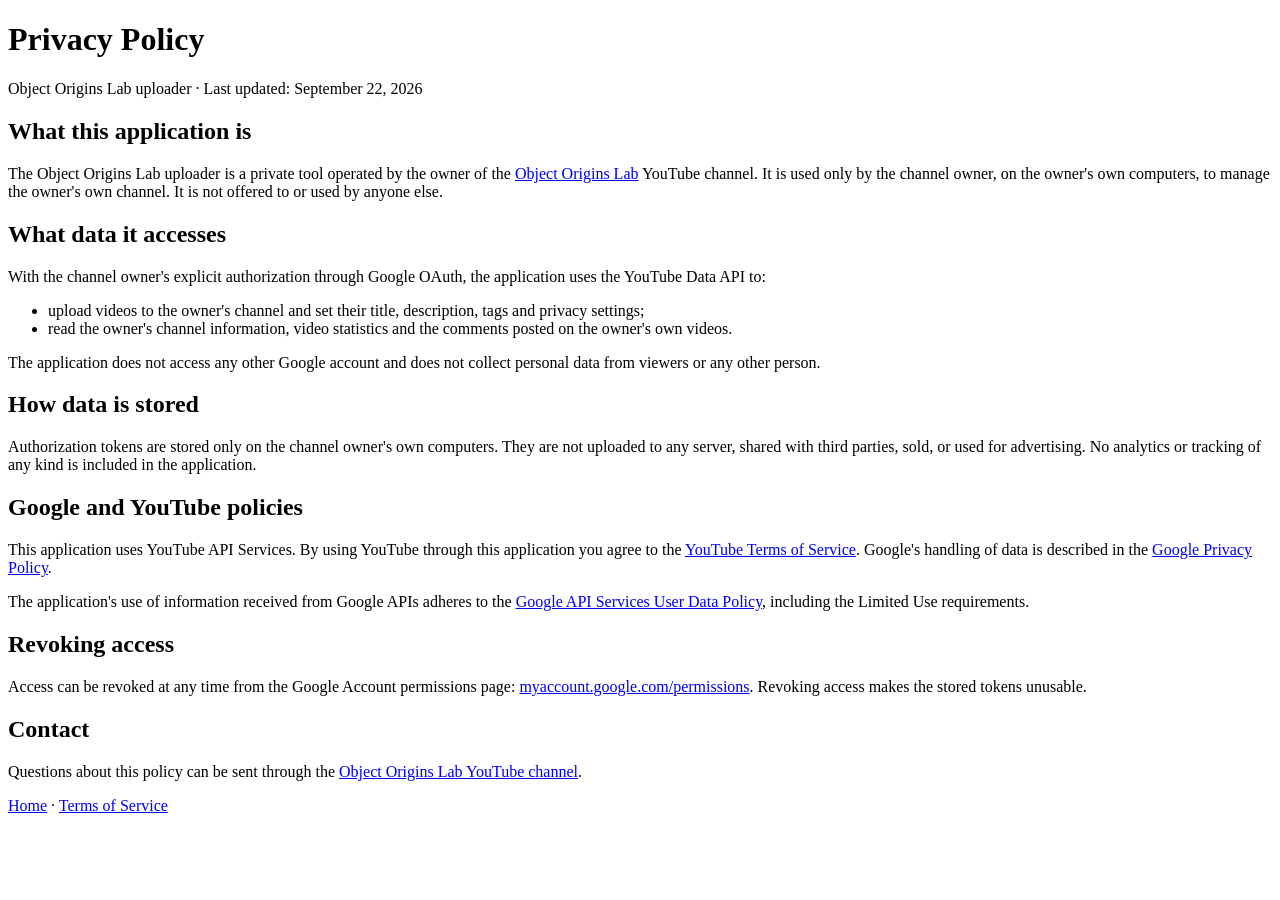
==== privacy.html @ 90a4e10f "Sayfalar arama motorlarindan gizlendi (noindex) Co-Authored-By: Claude Opus 5 <noreply@anthropic.com" ====
<!doctype html>
<html lang="en">
<head>
<meta charset="utf-8">
<meta name="viewport" content="width=device-width, initial-scale=1">
<meta name="robots" content="noindex, nofollow">
<title>Privacy Policy – Object Origins Lab</title>
<link rel="stylesheet" href="style.css">
</head>
<body>
<h1>Privacy Policy</h1>
<p class="muted">Object Origins Lab uploader · Last updated: September 22, 2026</p>

<h2>What this application is</h2>
<p>The Object Origins Lab uploader is a private tool operated by the owner of the
<a href="https://www.youtube.com/@objectoriginsshorts">Object Origins Lab</a> YouTube channel.
It is used only by the channel owner, on the owner's own computers, to manage the owner's own channel.
It is not offered to or used by anyone else.</p>

<h2>What data it accesses</h2>
<p>With the channel owner's explicit authorization through Google OAuth, the application uses the
YouTube Data API to:</p>
<ul>
<li>upload videos to the owner's channel and set their title, description, tags and privacy settings;</li>
<li>read the owner's channel information, video statistics and the comments posted on the owner's own videos.</li>
</ul>
<p>The application does not access any other Google account and does not collect personal data
from viewers or any other person.</p>

<h2>How data is stored</h2>
<p>Authorization tokens are stored only on the channel owner's own computers. They are not uploaded
to any server, shared with third parties, sold, or used for advertising. No analytics or tracking
of any kind is included in the application.</p>

<h2>Google and YouTube policies</h2>
<p>This application uses YouTube API Services. By using YouTube through this application you agree to the
<a href="https://www.youtube.com/t/terms">YouTube Terms of Service</a>. Google's handling of data is described in the
<a href="https://policies.google.com/privacy">Google Privacy Policy</a>.</p>
<p>The application's use of information received from Google APIs adheres to the
<a href="https://developers.google.com/terms/api-services-user-data-policy">Google API Services User Data Policy</a>,
including the Limited Use requirements.</p>

<h2>Revoking access</h2>
<p>Access can be revoked at any time from the Google Account permissions page:
<a href="https://myaccount.google.com/permissions">myaccount.google.com/permissions</a>.
Revoking access makes the stored tokens unusable.</p>

<h2>Contact</h2>
<p>Questions about this policy can be sent through the
<a href="https://www.youtube.com/@objectoriginsshorts">Object Origins Lab YouTube channel</a>.</p>

<footer><a href="index.html">Home</a> · <a href="terms.html">Terms of Service</a></footer>
</body>
</html>
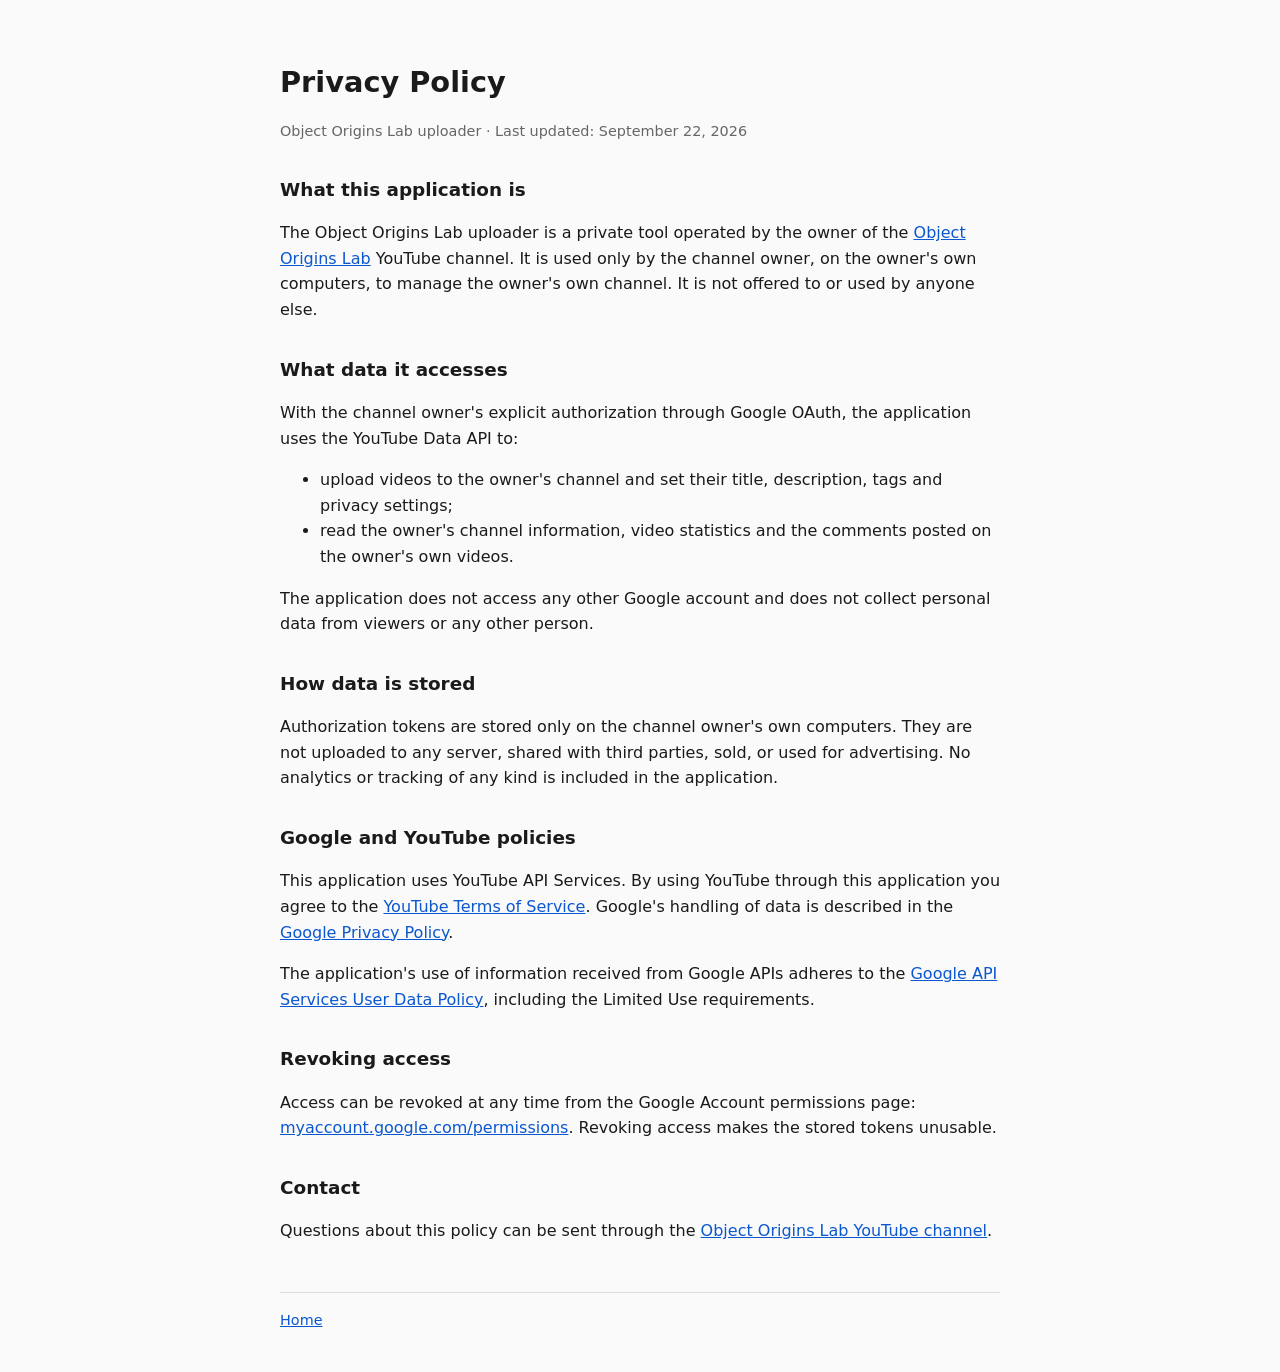
==== commit 528aff4d: "Ana sayfa ve gizlilik politikasi Google OAuth izin ekranini yayina almak icin gereken sayfalar.  Co-" ====
--- a/privacy.html
+++ b/privacy.html
@@ -3,7 +3,6 @@
 <head>
 <meta charset="utf-8">
 <meta name="viewport" content="width=device-width, initial-scale=1">
-<meta name="robots" content="noindex, nofollow">
 <title>Privacy Policy – Object Origins Lab</title>
 <link rel="stylesheet" href="style.css">
 </head>
@@ -49,6 +48,6 @@
 <p>Questions about this policy can be sent through the
 <a href="https://www.youtube.com/@objectoriginsshorts">Object Origins Lab YouTube channel</a>.</p>
 
-<footer><a href="index.html">Home</a> · <a href="terms.html">Terms of Service</a></footer>
+<footer><a href="index.html">Home</a></footer>
 </body>
 </html>
--- a/style.css
+++ b/style.css
@@ -0,0 +1,4 @@
+body{font-family:system-ui,-apple-system,"Segoe UI",Roboto,sans-serif;max-width:720px;margin:0 auto;padding:40px 20px;line-height:1.6;color:#1a1a1a;background:#fafafa}
+h1{font-size:1.8rem;margin-bottom:.2rem}h2{font-size:1.15rem;margin-top:2rem}
+.muted{color:#666;font-size:.9rem}a{color:#0b57d0}
+footer{margin-top:3rem;padding-top:1rem;border-top:1px solid #ddd;font-size:.9rem;color:#666}
